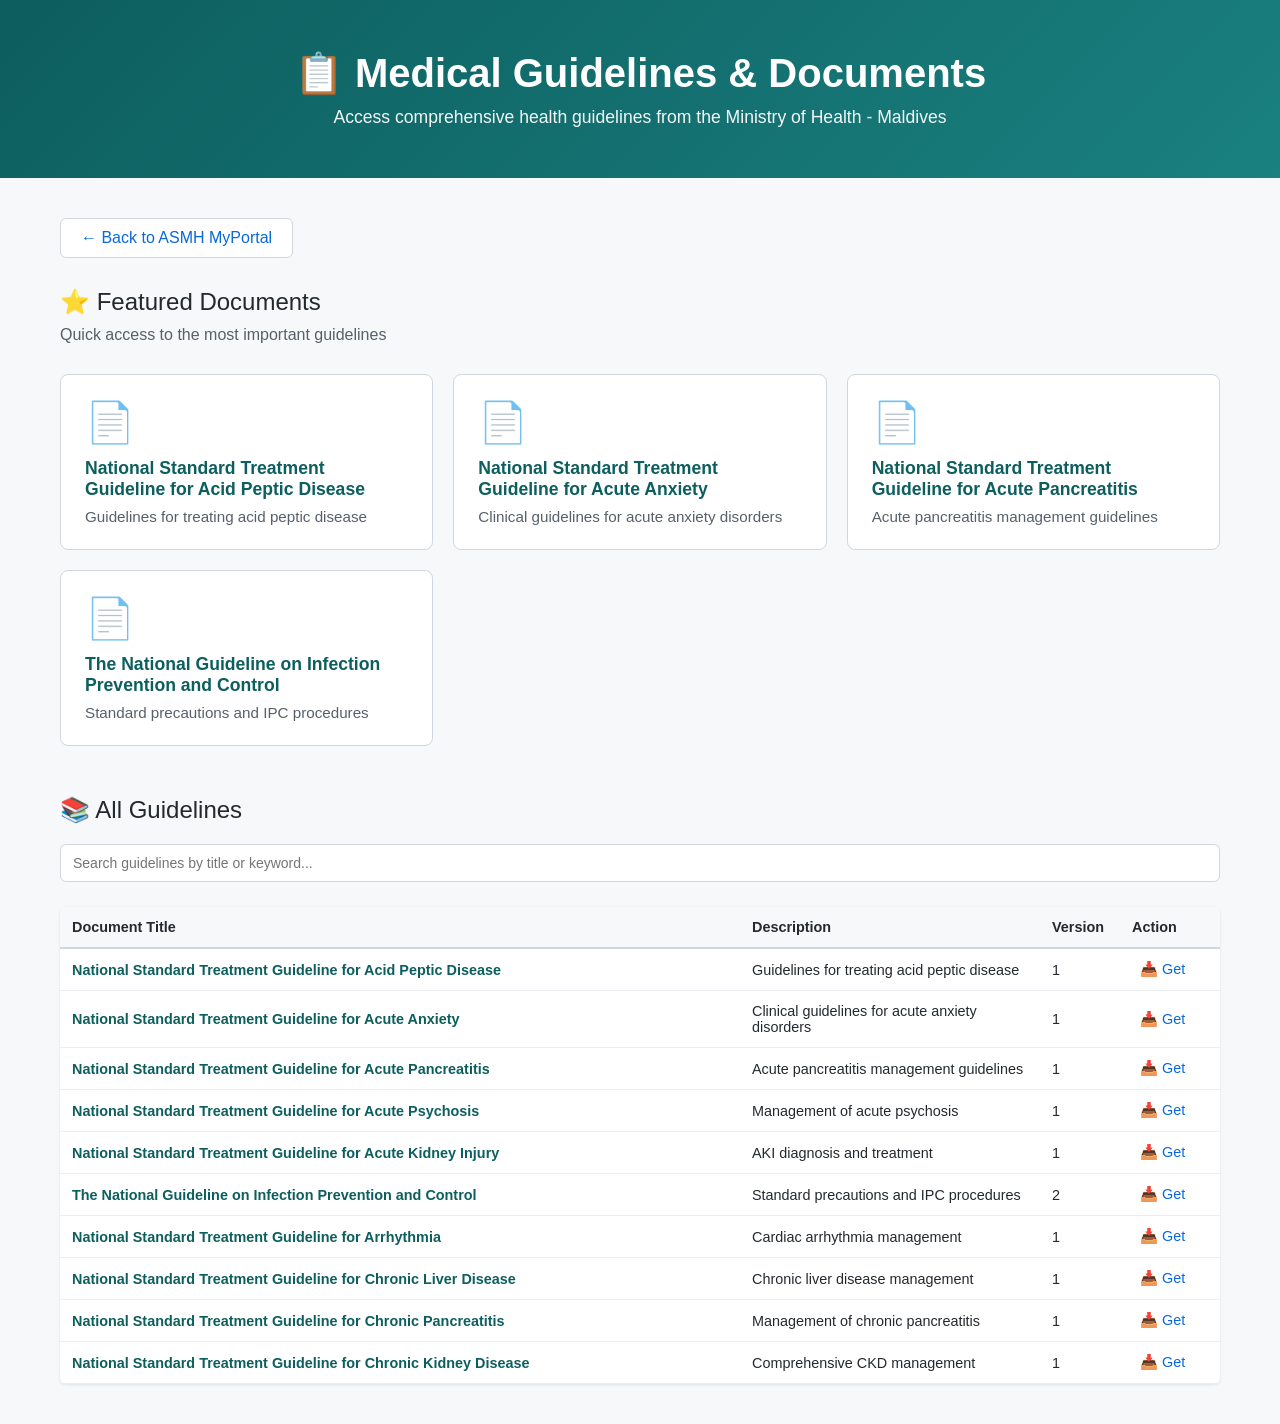
==== guidelines.html @ f1635917 "Create guidelines.html" ====
<!DOCTYPE html>
<html lang="en">
<head>
    <meta charset="UTF-8">
    <meta name="viewport" content="width=device-width, initial-scale=1.0">
    <title>Medical Guidelines - ASMH MyPortal</title>
    <style>
        * { margin: 0; padding: 0; box-sizing: border-box; }
        body { font-family: -apple-system, BlinkMacSystemFont, 'Segoe UI', sans-serif; background: #f6f8fa; color: #24292e; }
        .header { background: linear-gradient(135deg, #0d5e5e 0%, #1a8080 100%); color: white; padding: 50px 20px; text-align: center; }
        .header h1 { font-size: 2.5em; margin-bottom: 10px; }
        .header p { font-size: 1.1em; opacity: 0.95; }
        .container { max-width: 1200px; margin: 0 auto; padding: 40px 20px; }
        .back-btn { display: inline-block; margin-bottom: 30px; padding: 10px 20px; background: white; border: 1px solid #d0d7de; border-radius: 6px; color: #0969da; text-decoration: none; font-weight: 500; }
        .back-btn:hover { background: #f6f8fa; }
        .featured-title { font-size: 1.5em; margin-bottom: 10px; color: #24292e; }
        .featured-subtitle { color: #57606a; margin-bottom: 30px; }
        .featured-grid { display: grid; grid-template-columns: repeat(auto-fit, minmax(300px, 1fr)); gap: 20px; margin-bottom: 50px; }
        .doc-card { background: white; border: 1px solid #d0d7de; border-radius: 8px; padding: 24px; transition: box-shadow 0.2s, transform 0.2s; }
        .doc-card:hover { box-shadow: 0 3px 12px rgba(0,0,0,0.15); transform: translateY(-2px); }
        .doc-icon { font-size: 2.5em; margin-bottom: 12px; }
        .doc-title { font-size: 1.1em; font-weight: 600; margin-bottom: 8px; color: #0d5e5e; }
        .doc-desc { color: #57606a; font-size: 0.95em; }
        .all-docs-section { margin-top: 50px; }
        .section-title { font-size: 1.5em; margin-bottom: 20px; color: #24292e; display: flex; align-items: center; }
        .section-title svg { margin-right: 10px; }
        .controls { display: flex; gap: 15px; margin-bottom: 25px; flex-wrap: wrap; }
        .search-box { flex: 1; min-width: 250px; }
        .search-box input { width: 100%; padding: 10px 12px; border: 1px solid #d0d7de; border-radius: 6px; font-size: 14px; }
        table { width: 100%; border-collapse: collapse; background: white; border-radius: 6px; overflow: hidden; box-shadow: 0 1px 3px rgba(0,0,0,0.1); }
        thead { background: #f6f8fa; border-bottom: 2px solid #d0d7de; }
        th { padding: 12px; text-align: left; font-weight: 600; font-size: 0.9em; color: #24292e; }
        td { padding: 12px; border-bottom: 1px solid #eaeef2; font-size: 0.9em; }
        tr:hover { background: #f6f8fa; }
        .doc-name { color: #0d5e5e; font-weight: 600; }
        .dl-btn { color: #0969da; text-decoration: none; margin-left: 8px; font-weight: 500; }
        .dl-btn:hover { text-decoration: underline; }
        @media (max-width: 768px) {
            .header h1 { font-size: 1.8em; }
            .featured-grid { grid-template-columns: 1fr; }
            .controls { flex-direction: column; }
            .search-box { min-width: 100%; }
            table { font-size: 0.85em; }
        }
    </style>
</head>
<body>
    <div class="header">
        <h1>📋 Medical Guidelines & Documents</h1>
        <p>Access comprehensive health guidelines from the Ministry of Health - Maldives</p>
    </div>
    
    <div class="container">
        <a href="index.html" class="back-btn">← Back to ASMH MyPortal</a>
        
        <div class="featured-title">⭐ Featured Documents</div>
        <div class="featured-subtitle">Quick access to the most important guidelines</div>
        
        <div class="featured-grid" id="featuredDocs"></div>
        
        <div class="all-docs-section">
            <div class="section-title">📚 All Guidelines</div>
            
            <div class="controls">
                <div class="search-box">
                    <input type="text" id="searchInput" placeholder="Search guidelines by title or keyword...">
                </div>
            </div>
            
            <table id="docsTable">
                <thead>
                    <tr>
                        <th>Document Title</th>
                        <th style="width: 300px;">Description</th>
                        <th style="width: 80px;">Version</th>
                        <th style="width: 100px;">Action</th>
                    </tr>
                </thead>
                <tbody id="tableBody"></tbody>
            </table>
        </div>
    </div>
    
    <script>
        const docs = [
            { title: 'National Standard Treatment Guideline for Acid Peptic Disease', desc: 'Guidelines for treating acid peptic disease', version: '1', url: 'https://maaharaa.health.gov.mv/Public/Home/GetFile/c80bc697-f92c-4d7f-954b-6534f22af381', featured: true },
            { title: 'National Standard Treatment Guideline for Acute Anxiety', desc: 'Clinical guidelines for acute anxiety disorders', version: '1', url: 'https://maaharaa.health.gov.mv/Public/Home/GetFile/d597cfe5-57e4-4403-895d-9f1dceaa71f8', featured: true },
            { title: 'National Standard Treatment Guideline for Acute Pancreatitis', desc: 'Acute pancreatitis management guidelines', version: '1', url: 'https://maaharaa.health.gov.mv/Public/Home/GetFile/950251b4-2ec4-4387-b9f1-8da548bdeb9c', featured: true },
            { title: 'National Standard Treatment Guideline for Acute Psychosis', desc: 'Management of acute psychosis', version: '1', url: 'https://maaharaa.health.gov.mv/Public/Home/GetFile/26eb5b5e-c141-4328-b64a-d54de2ba9ec2', featured: false },
            { title: 'National Standard Treatment Guideline for Acute Kidney Injury', desc: 'AKI diagnosis and treatment', version: '1', url: 'https://maaharaa.health.gov.mv/Public/Home/GetFile/ae8e3f0d-ab57-4b64-858c-23c7ea7ac3c7', featured: false },
            { title: 'The National Guideline on Infection Prevention and Control', desc: 'Standard precautions and IPC procedures', version: '2', url: 'https://maaharaa.health.gov.mv/Public/Home/GetFile/08bb500c-56b0-4df8-9c05-024609ced2b9', featured: true },
            { title: 'National Standard Treatment Guideline for Arrhythmia', desc: 'Cardiac arrhythmia management', version: '1', url: 'https://maaharaa.health.gov.mv/Public/Home/GetFile/1ceaa496-9586-48a5-8cad-6783ad4f6a09', featured: false },
            { title: 'National Standard Treatment Guideline for Chronic Liver Disease', desc: 'Chronic liver disease management', version: '1', url: 'https://maaharaa.health.gov.mv/Public/Home/GetFile/70c1a35d-bd4f-4f3d-80a2-e3f6ea82d5c6', featured: false },
            { title: 'National Standard Treatment Guideline for Chronic Pancreatitis', desc: 'Management of chronic pancreatitis', version: '1', url: 'https://maaharaa.health.gov.mv/Public/Home/GetFile/9eb262df-acb8-4d87-b366-5cff6b7c83f3', featured: false },
            { title: 'National Standard Treatment Guideline for Chronic Kidney Disease', desc: 'Comprehensive CKD management', version: '1', url: 'https://maaharaa.health.gov.mv/Public/Home/GetFile/eab48ff9-64b4-4b18-b361-13a8fcee8c07', featured: false }
        ];
        
        function renderFeatured() {
            const featured = docs.filter(d => d.featured);
            const html = featured.map(d => `
                <div class="doc-card">
                    <div class="doc-icon">📄</div>
                    <div class="doc-title">${d.title}</div>
                    <div class="doc-desc">${d.desc}</div>
                </div>
            `).join('');
            document.getElementById('featuredDocs').innerHTML = html;
        }
        
        function renderTable(filtered = docs) {
            const html = filtered.map(d => `
                <tr>
                    <td class="doc-name">${d.title}</td>
                    <td>${d.desc}</td>
                    <td>${d.version}</td>
                    <td><a href="${d.url}" target="_blank" class="dl-btn">📥 Get</a></td>
                </tr>
            `).join('');
            document.getElementById('tableBody').innerHTML = html || '<tr><td colspan="4" style="text-align:center;color:#57606a;">No documents found</td></tr>';
        }
        
        function search() {
            const term = document.getElementById('searchInput').value.toLowerCase();
            const filtered = docs.filter(d => d.title.toLowerCase().includes(term) || d.desc.toLowerCase().includes(term));
            renderTable(filtered);
        }
        
        document.getElementById('searchInput').addEventListener('input', search);
        renderFeatured();
        renderTable();
    </script>
</body>
</html>
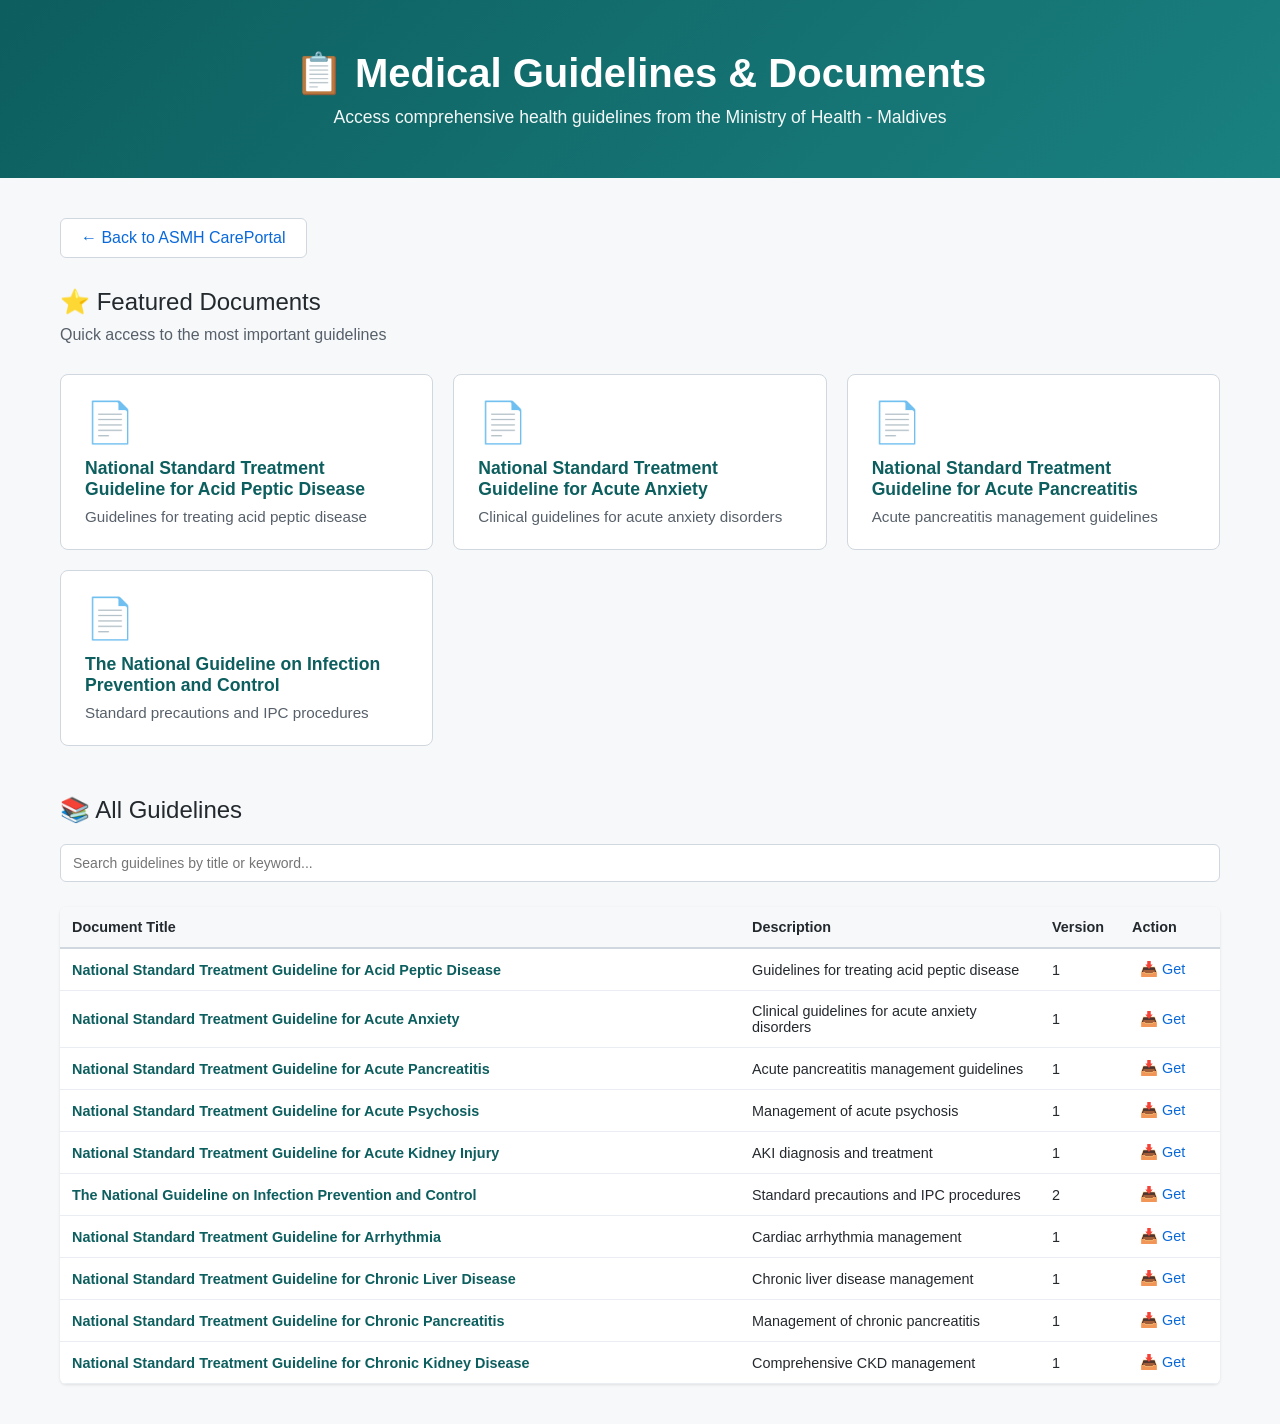
==== commit ae72d3ba: "Rename to ASMH CarePortal in guidelines page" ====
--- a/guidelines.html
+++ b/guidelines.html
@@ -3,7 +3,7 @@
 <head>
     <meta charset="UTF-8">
     <meta name="viewport" content="width=device-width, initial-scale=1.0">
-    <title>Medical Guidelines - ASMH MyPortal</title>
+    <title>Medical Guidelines - ASMH CarePortal</title>
     <style>
         * { margin: 0; padding: 0; box-sizing: border-box; }
         body { font-family: -apple-system, BlinkMacSystemFont, 'Segoe UI', sans-serif; background: #f6f8fa; color: #24292e; }
@@ -51,7 +51,7 @@
     </div>
     
     <div class="container">
-        <a href="index.html" class="back-btn">← Back to ASMH MyPortal</a>
+        <a href="index.html" class="back-btn">← Back to ASMH CarePortal</a>
         
         <div class="featured-title">⭐ Featured Documents</div>
         <div class="featured-subtitle">Quick access to the most important guidelines</div>
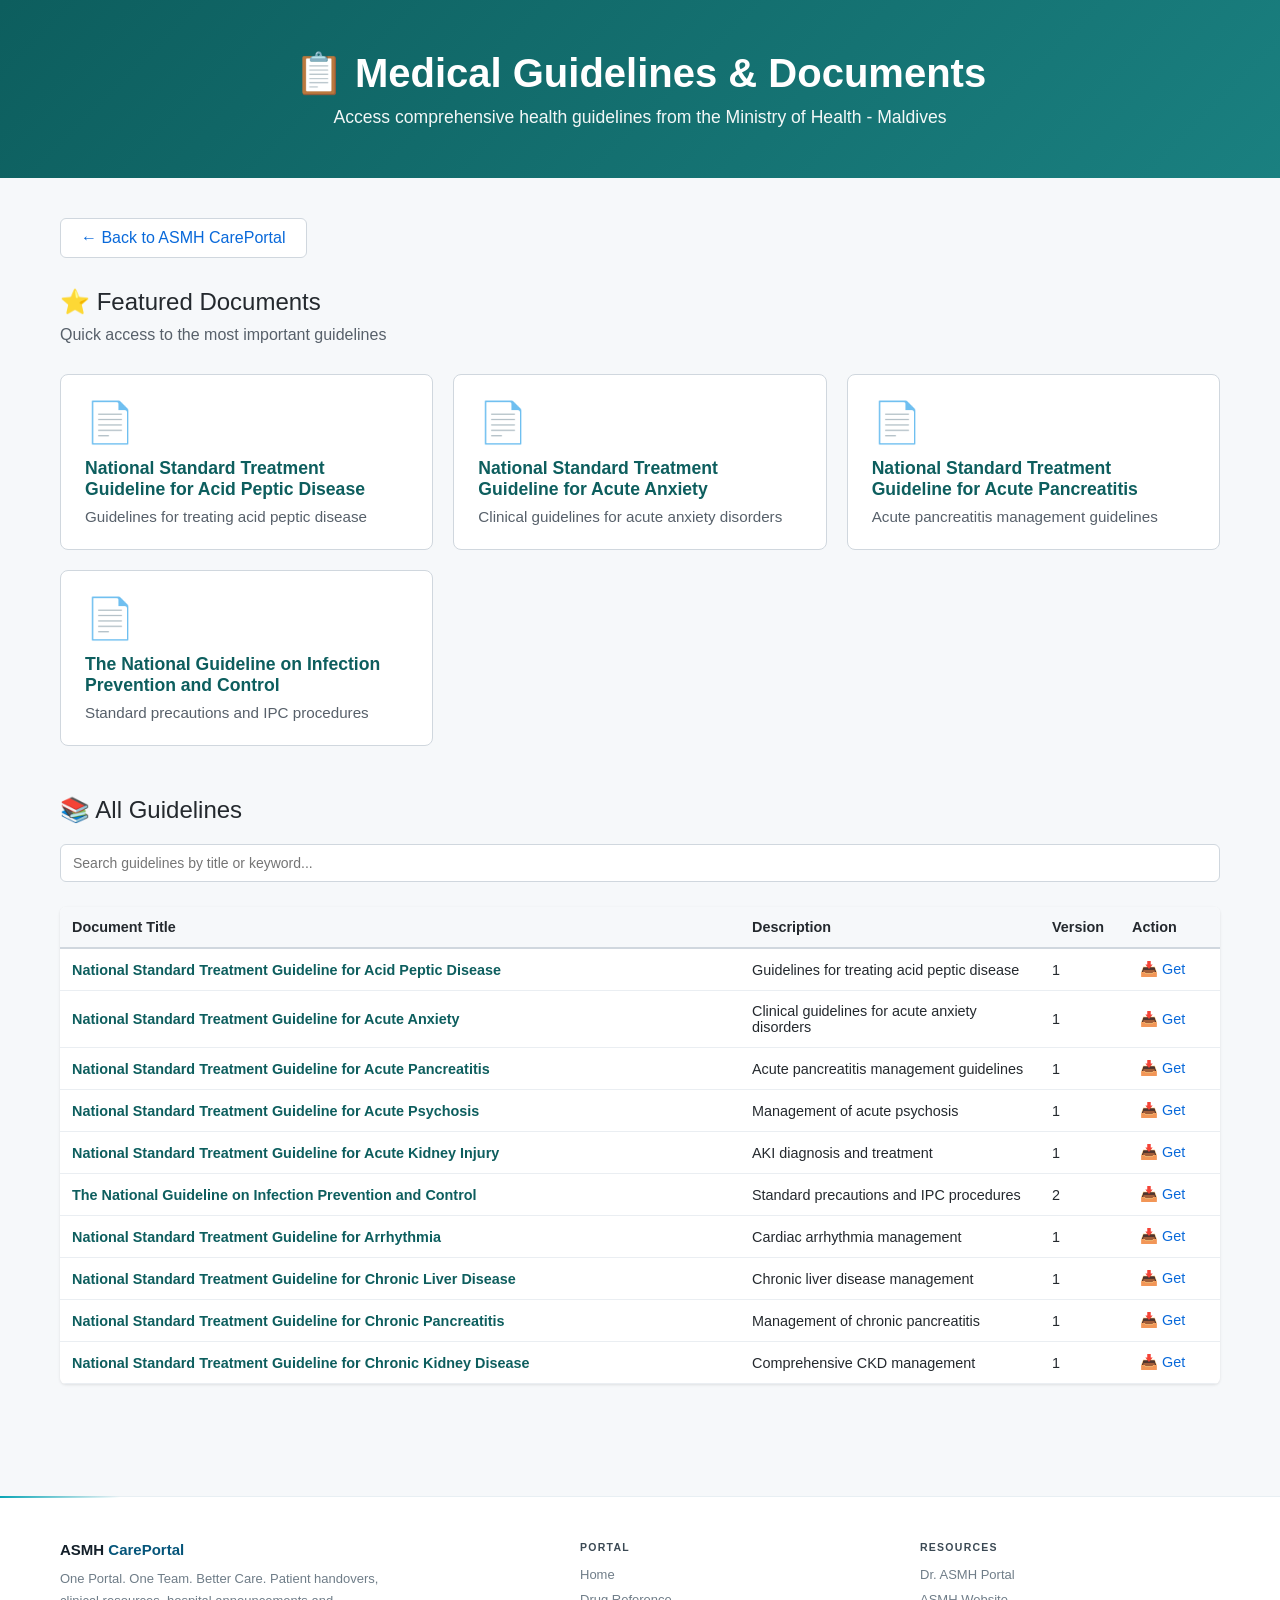
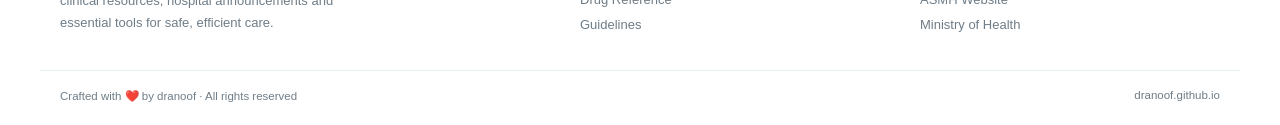
==== commit cf3fe037: "Add Breathe v1 styling and global site footer" ====
--- a/guidelines.html
+++ b/guidelines.html
@@ -42,6 +42,16 @@
             .search-box { min-width: 100%; }
             table { font-size: 0.85em; }
         }
+        .site-footer{margin-top:72px;background:#fff;border-top:1px solid rgba(5,85,122,.09);position:relative;font-size:13px}
+        .site-footer::before{content:'';position:absolute;left:0;top:-1px;width:120px;height:2px;background:linear-gradient(90deg,#0aa5b5,transparent)}
+        .sf-inner{max-width:1200px;margin:0 auto;padding:44px 20px 36px;display:grid;grid-template-columns:1.6fr 1fr 1fr;gap:40px}
+        .sf-name{font-size:15px;font-weight:600;color:#14202a;margin-bottom:10px}.sf-name b{color:#05557a}
+        .sf-desc{color:#6f7d88;line-height:1.7;max-width:320px}
+        .sf-col{display:flex;flex-direction:column;gap:10px}
+        .sf-col h4{font-size:10.5px;letter-spacing:.12em;text-transform:uppercase;color:#3b4954;margin-bottom:4px}
+        .sf-col a{color:#6f7d88;text-decoration:none}.sf-col a:hover{color:#05557a}
+        .sf-bottom{border-top:1px solid rgba(5,85,122,.09);max-width:1200px;margin:0 auto;padding:18px 20px 22px;display:flex;justify-content:space-between;flex-wrap:wrap;gap:8px;font-size:11.5px;color:#6f7d88}
+        @media (max-width:768px){.sf-inner{grid-template-columns:1fr 1fr}.sf-inner>div:first-child{grid-column:1/-1}}
     </style>
 </head>
 <body>
@@ -81,6 +91,14 @@
         </div>
     </div>
     
+    <footer class="site-footer">
+        <div class="sf-inner">
+            <div><div class="sf-name">ASMH <b>CarePortal</b></div><p class="sf-desc">One Portal. One Team. Better Care. Patient handovers, clinical resources, hospital announcements and essential tools for safe, efficient care.</p></div>
+            <nav class="sf-col"><h4>Portal</h4><a href="index.html">Home</a><a href="index.html">Drug Reference</a><a href="guidelines.html">Guidelines</a></nav>
+            <nav class="sf-col"><h4>Resources</h4><a href="https://dranoof.github.io/myportal/">Dr. ASMH Portal</a><a href="https://asmh.gov.mv" target="_blank" rel="noopener">ASMH Website</a><a href="https://health.gov.mv" target="_blank" rel="noopener">Ministry of Health</a></nav>
+        </div>
+        <div class="sf-bottom"><span>Crafted with &#x2764;&#xFE0F; by dranoof &middot; All rights reserved</span><span>dranoof.github.io</span></div>
+    </footer>
     <script>
         const docs = [
             { title: 'National Standard Treatment Guideline for Acid Peptic Disease', desc: 'Guidelines for treating acid peptic disease', version: '1', url: 'https://maaharaa.health.gov.mv/Public/Home/GetFile/c80bc697-f92c-4d7f-954b-6534f22af381', featured: true },
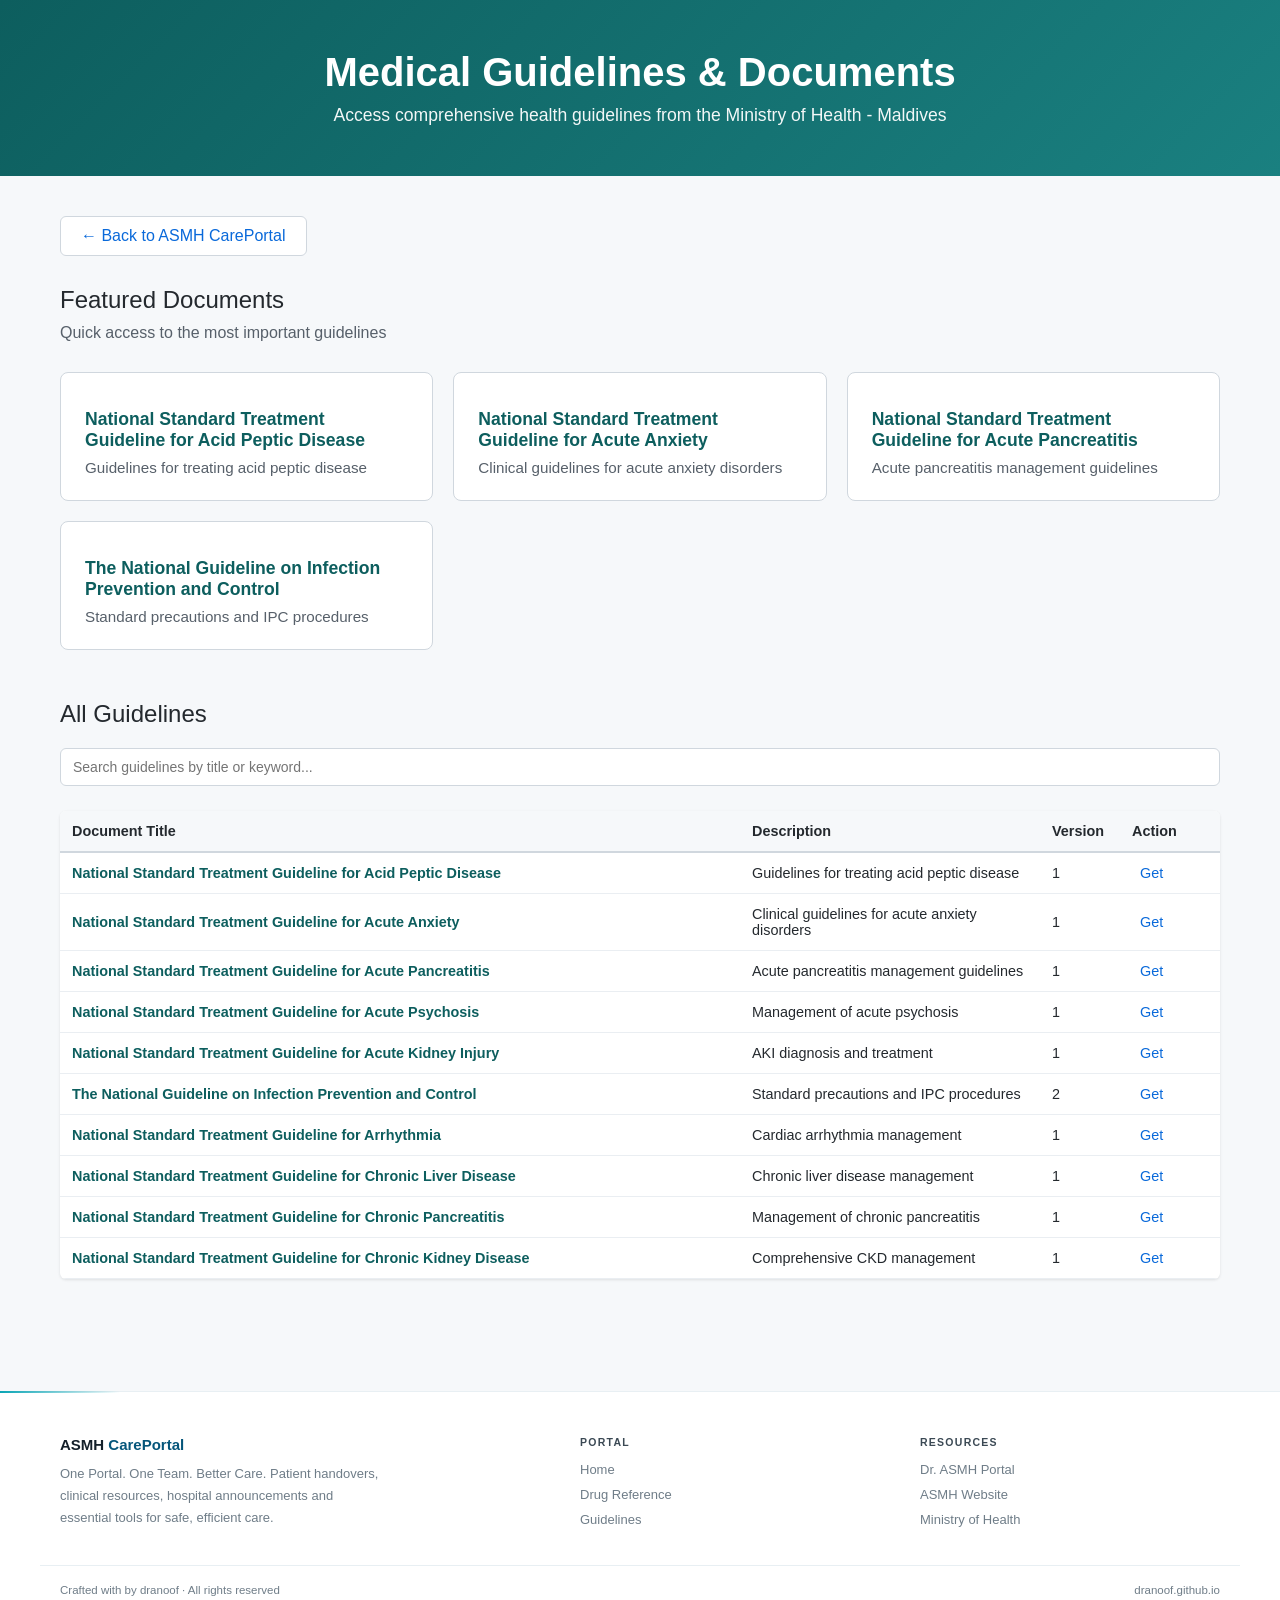
==== commit a9b4e3f1: "Remove emojis from the whole website" ====
--- a/guidelines.html
+++ b/guidelines.html
@@ -56,20 +56,20 @@
 </head>
 <body>
     <div class="header">
-        <h1>📋 Medical Guidelines & Documents</h1>
+        <h1>Medical Guidelines & Documents</h1>
         <p>Access comprehensive health guidelines from the Ministry of Health - Maldives</p>
     </div>
     
     <div class="container">
         <a href="index.html" class="back-btn">← Back to ASMH CarePortal</a>
         
-        <div class="featured-title">⭐ Featured Documents</div>
+        <div class="featured-title">Featured Documents</div>
         <div class="featured-subtitle">Quick access to the most important guidelines</div>
         
         <div class="featured-grid" id="featuredDocs"></div>
         
         <div class="all-docs-section">
-            <div class="section-title">📚 All Guidelines</div>
+            <div class="section-title">All Guidelines</div>
             
             <div class="controls">
                 <div class="search-box">
@@ -97,7 +97,7 @@
             <nav class="sf-col"><h4>Portal</h4><a href="index.html">Home</a><a href="index.html">Drug Reference</a><a href="guidelines.html">Guidelines</a></nav>
             <nav class="sf-col"><h4>Resources</h4><a href="https://dranoof.github.io/myportal/">Dr. ASMH Portal</a><a href="https://asmh.gov.mv" target="_blank" rel="noopener">ASMH Website</a><a href="https://health.gov.mv" target="_blank" rel="noopener">Ministry of Health</a></nav>
         </div>
-        <div class="sf-bottom"><span>Crafted with &#x2764;&#xFE0F; by dranoof &middot; All rights reserved</span><span>dranoof.github.io</span></div>
+        <div class="sf-bottom"><span>Crafted with by dranoof &middot; All rights reserved</span><span>dranoof.github.io</span></div>
     </footer>
     <script>
         const docs = [
@@ -117,7 +117,7 @@
             const featured = docs.filter(d => d.featured);
             const html = featured.map(d => `
                 <div class="doc-card">
-                    <div class="doc-icon">📄</div>
+                    <div class="doc-icon"></div>
                     <div class="doc-title">${d.title}</div>
                     <div class="doc-desc">${d.desc}</div>
                 </div>
@@ -131,7 +131,7 @@
                     <td class="doc-name">${d.title}</td>
                     <td>${d.desc}</td>
                     <td>${d.version}</td>
-                    <td><a href="${d.url}" target="_blank" class="dl-btn">📥 Get</a></td>
+                    <td><a href="${d.url}" target="_blank" class="dl-btn">Get</a></td>
                 </tr>
             `).join('');
             document.getElementById('tableBody').innerHTML = html || '<tr><td colspan="4" style="text-align:center;color:#57606a;">No documents found</td></tr>';
